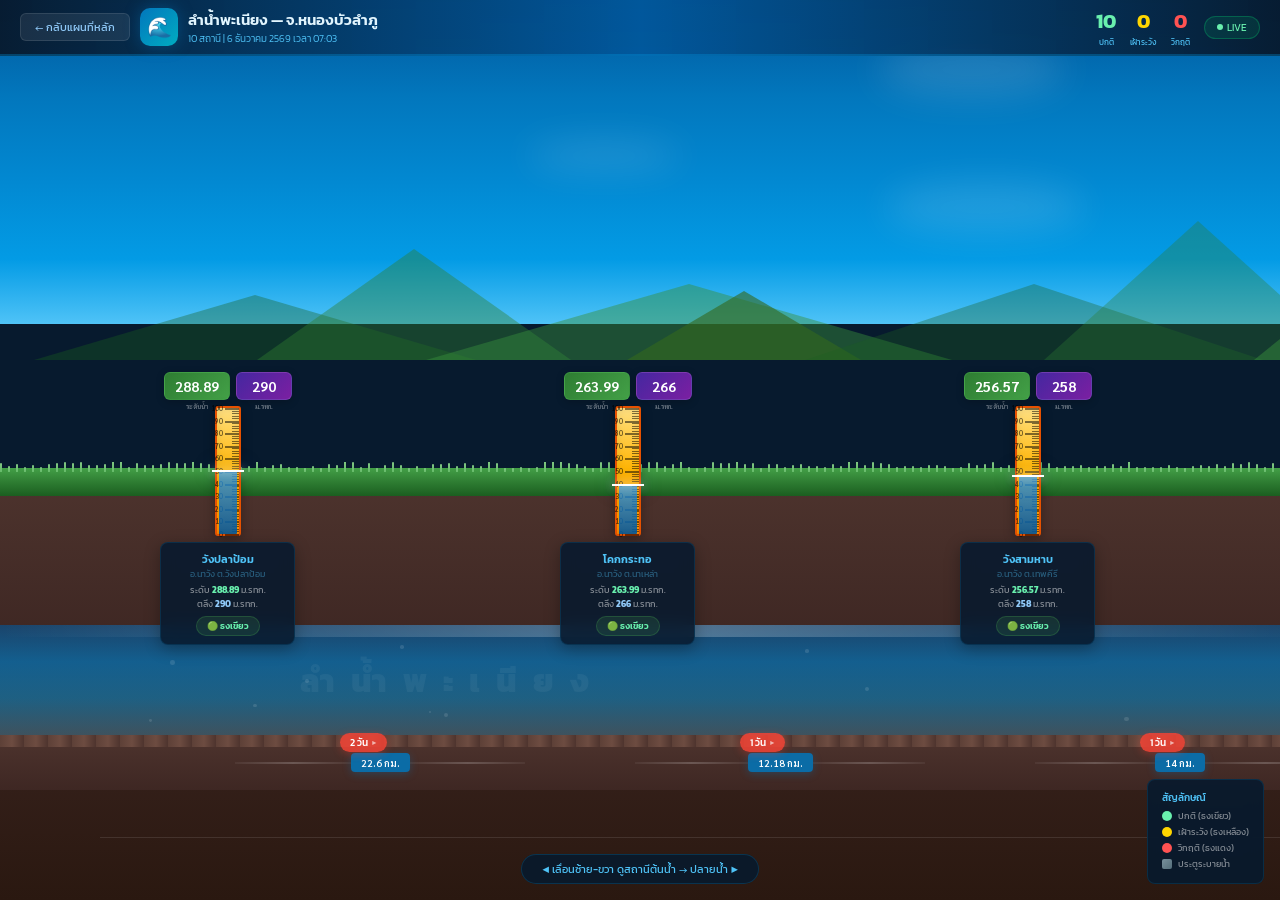
==== index.html @ 1dcc0bb6 "man... i just" ====
<!DOCTYPE html>
<html lang="th">
<head>
    <meta charset="UTF-8">
    <meta name="viewport" content="width=device-width, initial-scale=1.0">
    <title>ลำน้ำพะเนียง — สถานการณ์น้ำ จ.หนองบัวลำภู</title>
    <!-- Fonts -->
    <link href="https://fonts.googleapis.com/css2?family=Kanit:wght@300;400;500;600;700;800&family=Sarabun:wght@400;600;700&display=swap" rel="stylesheet">
    <!-- Main CSS -->
    <link rel="stylesheet" href="style.css">
</head>
<body>

    <!-- Header UI -->
    <div class="hdr">
        <div class="hl">
            <a href="#" class="hback">← กลับแผนที่หลัก</a>
            <div class="hlogo">🌊</div>
            <div>
                <div class="htitle">ลำน้ำพะเนียง — จ.หนองบัวลำภู</div>
                <div class="hsub" id="dtLbl">ข้อมูลอัปเดตล่าสุด</div>
            </div>
        </div>
        <div class="hr">
            <div class="hk">
                <div class="hkn" style="color:#69f0ae" id="hG">0</div>
                <div class="hkl">ปกติ</div>
            </div>
            <div class="hk">
                <div class="hkn" style="color:#ffd600" id="hY">0</div>
                <div class="hkl">เฝ้าระวัง</div>
            </div>
            <div class="hk">
                <div class="hkn" style="color:#ff5252" id="hR">0</div>
                <div class="hkl">วิกฤติ</div>
            </div>
            <div class="hbadge"><span class="hdot"></span>LIVE</div>
        </div>
    </div>

    <!-- Navigation Hint -->
    <div class="hint" id="hint">◀ เลื่อนซ้าย-ขวา ดูสถานีต้นน้ำ → ปลายน้ำ ▶</div>

    <!-- Map Legend -->
    <div class="legend">
        <div class="leg-t">สัญลักษณ์</div>
        <div class="leg-i"><span class="leg-d" style="background:#69f0ae"></span>ปกติ (ธงเขียว)</div>
        <div class="leg-i"><span class="leg-d" style="background:#ffd600"></span>เฝ้าระวัง (ธงเหลือง)</div>
        <div class="leg-i"><span class="leg-d" style="background:#ff5252"></span>วิกฤติ (ธงแดง)</div>
        <div class="leg-i"><span style="width:10px;height:10px;background:linear-gradient(135deg,#78909c,#546e7a);border-radius:2px;display:inline-block"></span>ประตูระบายน้ำ</div>
    </div>

    <!-- Main Content Wrapper -->
    <div class="wrap" id="wrap">
        <div class="scene" id="sc">
            <!-- Sky Layer -->
            <div class="sky">
                <div class="cl" id="clds" style="position:absolute;top:0;left:0;width:200%;height:100%"></div>
            </div>
            
            <!-- Mountain Layer -->
            <div class="mtns" id="mtns"></div>

            <!-- Ground Layer -->
            <div class="ground">
                <div class="gfill"></div>
                <div class="gtop"></div>
                <div class="ggrass" id="gr"></div>
            </div>

            <!-- River Layer -->
            <div class="river">
                <div class="rbody"></div>
                <div class="rsurf"></div>
                <div id="rps"></div>
            </div>

            <!-- River Bed -->
            <div class="rbed">
                <div class="rbed-r"></div>
            </div>

            <!-- River Names -->
            <div class="rname" style="bottom:195px;left:300px">ลำน้ำพะเนียง</div>
            <div class="rname" style="bottom:195px;left:2200px">PANEANG RIVER</div>

            <!-- Interactive Stations Layer -->
            <div id="sLayer"></div>
        </div>
    </div>

    <!-- Logic Script -->
    <script src="script.js"></script>
</body>
</html>
---- style.css ----
/* --- Global Styles --- */

* {
    box-sizing: border-box;
    margin: 0;
    padding: 0;
}

html,
body {
    height: 100%;
    overflow-x: auto;
    overflow-y: hidden;
}

body {
    font-family: 'Kanit', sans-serif;
    background: #071a2e;
}

/* --- Container & Scrollbar --- */
.wrap {
    overflow-x: auto;
    overflow-y: hidden;
    height: 100vh;
    scroll-behavior: smooth;
}

.wrap::-webkit-scrollbar {
    height: 8px;
}

.wrap::-webkit-scrollbar-track {
    background: #071a2e;
}

.wrap::-webkit-scrollbar-thumb {
    background: linear-gradient(90deg, #0277bd, #00acc1);
    border-radius: 4px;
}

.scene {
    position: relative;
    width: 4400px;
    height: 100vh;
    min-height: 680px;
    overflow: hidden;
}

/* --- Sky & Environment --- */
.sky {
    position: absolute;
    top: 0;
    left: 0;
    right: 0;
    height: 36%;
    background: linear-gradient(180deg, #01579b 0%, #0277bd 30%, #0288d1 55%, #039be5 80%, #4fc3f7 100%);
}

.cloud {
    position: absolute;
    background: rgba(255, 255, 255, .12);
    border-radius: 50%;
    filter: blur(18px);
}

.cl {
    animation: cld 80s linear infinite;
}

@keyframes cld {
    from {
        transform: translateX(0);
    }
    to {
        transform: translateX(-50%);
    }
}

.mtns {
    position: absolute;
    top: 20%;
    left: 0;
    right: 0;
    height: 20%;
    pointer-events: none;
}

/* --- Terrain --- */
.ground {
    position: absolute;
    bottom: 0;
    left: 0;
    right: 0;
    height: 48%;
}

.gfill {
    position: absolute;
    inset: 0;
    background: linear-gradient(180deg, #4e342e 0%, #3e2723 40%, #2a1810 100%);
}

.gtop {
    position: absolute;
    top: 0;
    left: 0;
    right: 0;
    height: 28px;
    background: linear-gradient(180deg, #43a047, #2e7d32, #1b5e20);
}

.ggrass {
    position: absolute;
    top: -6px;
    left: 0;
    right: 0;
    height: 10px;
    overflow: hidden;
}

.gblade {
    position: absolute;
    bottom: 0;
    width: 2px;
    border-radius: 1px 1px 0 0;
    transform-origin: bottom;
    animation: sw 3s ease-in-out infinite;
}

@keyframes sw {
    0%,
    100% {
        transform: rotate(-4deg);
    }
    50% {
        transform: rotate(4deg);
    }
}

/* --- River System --- */
.river {
    position: absolute;
    left: 0;
    right: 0;
    height: 110px;
    bottom: 165px;
    overflow: hidden;
}

.rbody {
    position: absolute;
    inset: 0;
    background: linear-gradient(180deg, rgba(1, 87, 155, .6), rgba(2, 119, 189, .7), rgba(3, 155, 229, .5), rgba(79, 195, 247, .3));
}

.rsurf {
    position: absolute;
    top: 0;
    left: 0;
    width: 300%;
    height: 12px;
    background: repeating-linear-gradient(90deg, transparent 0%, rgba(255, 255, 255, .25) 5%, transparent 10%);
    animation: wf 3.5s linear infinite;
}

@keyframes wf {
    from {
        transform: translateX(0);
    }
    to {
        transform: translateX(-33.33%);
    }
}

.rp {
    position: absolute;
    background: rgba(255, 255, 255, .12);
    border-radius: 50%;
    animation: pf 5s linear infinite;
}

@keyframes pf {
    from {
        transform: translateX(0);
        opacity: .2;
    }
    50% {
        opacity: .5;
    }
    to {
        transform: translateX(-33.33%);
        opacity: .15;
    }
}

.rbed {
    position: absolute;
    left: 0;
    right: 0;
    height: 55px;
    bottom: 110px;
    background: linear-gradient(180deg, #4e342e, #3e2723);
}

.rbed-r {
    position: absolute;
    top: 0;
    left: 0;
    right: 0;
    height: 12px;
    background: repeating-linear-gradient(90deg, #5d4037 0px, #6d4c41 12px, #4e342e 24px);
}

.rname {
    position: absolute;
    font-size: 32px;
    font-weight: 800;
    color: rgba(255, 255, 255, .05);
    letter-spacing: 16px;
}

/* --- Header UI --- */
.hdr {
    position: fixed;
    top: 0;
    left: 0;
    right: 0;
    z-index: 100;
    height: 56px;
    background: linear-gradient(90deg, rgba(7, 26, 46, .96), rgba(1, 87, 155, .92), rgba(7, 26, 46, .96));
    backdrop-filter: blur(10px);
    border-bottom: 2px solid rgba(3, 155, 229, .3);
    display: flex;
    align-items: center;
    justify-content: space-between;
    padding: 0 20px;
}

.hl {
    display: flex;
    align-items: center;
    gap: 10px;
}

.hlogo {
    width: 38px;
    height: 38px;
    border-radius: 10px;
    display: flex;
    align-items: center;
    justify-content: center;
    background: linear-gradient(135deg, #0277bd, #00acc1);
    font-size: 20px;
    box-shadow: 0 0 16px rgba(2, 119, 189, .4);
}

.htitle {
    font-size: 15px;
    font-weight: 600;
    color: #e1f5fe;
}

.hsub {
    font-size: 10px;
    color: #4fc3f7;
    font-weight: 300;
}

.hr {
    display: flex;
    align-items: center;
    gap: 14px;
}

.hk {
    text-align: center;
}

.hkn {
    font-size: 20px;
    font-weight: 700;
}

.hkl {
    font-size: 8px;
    color: #4fc3f7;
}

.hbadge {
    display: flex;
    align-items: center;
    gap: 4px;
    padding: 3px 12px;
    border-radius: 20px;
    background: rgba(0, 230, 118, .1);
    border: 1px solid rgba(0, 230, 118, .25);
    font-size: 10px;
    color: #69f0ae;
}

.hdot {
    width: 6px;
    height: 6px;
    border-radius: 50%;
    background: #69f0ae;
    animation: p 1.6s ease infinite;
}

@keyframes p {
    0%,
    100% {
        opacity: 1;
    }
    50% {
        opacity: .3;
    }
}

.hback {
    display: flex;
    align-items: center;
    gap: 4px;
    padding: 5px 14px;
    border-radius: 6px;
    background: rgba(255, 255, 255, .08);
    border: 1px solid rgba(255, 255, 255, .1);
    color: #90caf9;
    font-size: 11px;
    text-decoration: none;
    font-family: 'Kanit';
    transition: .2s;
}

.hback:hover {
    background: rgba(255, 255, 255, .15);
}

/* --- Station & Gauge --- */
.gs {
    position: absolute;
    display: flex;
    flex-direction: column;
    align-items: center;
    z-index: 10;
    transition: transform .3s;
}

.gs:hover {
    transform: translateY(-4px);
}

.gtop2 {
    display: flex;
    gap: 6px;
    margin-bottom: 6px;
}

.gbox {
    border-radius: 6px;
    padding: 4px 10px;
    font-size: 14px;
    font-weight: 700;
    text-align: center;
    min-width: 56px;
    font-family: 'Sarabun';
    box-shadow: 0 2px 8px rgba(0, 0, 0, .2);
    position: relative;
}

.gbox::after {
    content: attr(data-label);
    position: absolute;
    bottom: -12px;
    left: 50%;
    transform: translateX(-50%);
    font-size: 7px;
    color: rgba(255, 255, 255, .5);
    white-space: nowrap;
    font-weight: 400;
}

.gbox.lv {
    background: linear-gradient(135deg, #2e7d32, #43a047);
    color: #fff;
    border: 1px solid rgba(76, 175, 80, .4);
}

.gbox.lv.w {
    background: linear-gradient(135deg, #f57f17, #f9a825);
    color: #000;
}

.gbox.lv.c {
    background: linear-gradient(135deg, #c62828, #e53935);
    color: #fff;
}

.gbox.el {
    background: linear-gradient(135deg, #4527a0, #7b1fa2);
    color: #fff;
    border: 1px solid rgba(149, 117, 205, .3);
}

/* --- Ruler System --- */
.ruler {
    position: relative;
    width: 26px;
    height: 130px;
    background: linear-gradient(180deg, #ffe082, #ffb300, #ff8f00);
    border-radius: 3px;
    border: 2px solid #e65100;
    box-shadow: 0 3px 12px rgba(0, 0, 0, .3), inset 0 0 8px rgba(0, 0, 0, .1);
}

.rmk {
    position: absolute;
    right: 0;
    background: rgba(0, 0, 0, .5);
}

.rmk.mj {
    width: 14px;
    height: 2px;
}

.rmk.mn {
    width: 7px;
    height: 1px;
}

.rnum {
    position: absolute;
    right: 16px;
    font-size: 7px;
    color: rgba(0, 0, 0, .6);
    font-family: 'Sarabun';
    font-weight: 700;
}

.wfill {
    position: absolute;
    bottom: 0;
    left: 2px;
    right: 2px;
    border-radius: 0 0 1px 1px;
    background: linear-gradient(180deg, rgba(33, 150, 243, .75), rgba(1, 87, 155, .9));
    transition: height 1.2s ease;
}

.wline {
    position: absolute;
    left: -5px;
    right: -5px;
    height: 2px;
    background: #fff;
    box-shadow: 0 0 10px rgba(255, 255, 255, .9), 0 0 20px rgba(33, 150, 243, .5);
    transition: bottom 1.2s ease;
}

/* --- Information Card --- */
.scard {
    background: rgba(7, 26, 46, .88);
    backdrop-filter: blur(8px);
    border: 1px solid rgba(3, 155, 229, .15);
    border-radius: 8px;
    padding: 8px 10px;
    margin-top: 6px;
    min-width: 135px;
    text-align: center;
    box-shadow: 0 4px 16px rgba(0, 0, 0, .3);
    transition: border-color .3s;
}

.gs:hover .scard {
    border-color: rgba(3, 155, 229, .4);
}

.sn {
    font-size: 11px;
    font-weight: 600;
    color: #4fc3f7;
}

.sl {
    font-size: 9px;
    color: rgba(79, 195, 247, .4);
    margin-bottom: 3px;
}

.sd {
    font-size: 9px;
    color: rgba(255, 255, 255, .5);
    line-height: 1.5;
}

.sd b {
    font-weight: 700;
}

.ss {
    display: inline-block;
    font-size: 9px;
    font-weight: 600;
    padding: 2px 10px;
    border-radius: 12px;
    margin-top: 4px;
}

.ss.g {
    background: rgba(76, 175, 80, .15);
    color: #69f0ae;
    border: 1px solid rgba(76, 175, 80, .25);
}

.ss.y {
    background: rgba(255, 214, 0, .15);
    color: #ffd600;
    border: 1px solid rgba(255, 214, 0, .25);
}

.ss.r {
    background: rgba(255, 23, 68, .15);
    color: #ff5252;
    border: 1px solid rgba(255, 23, 68, .25);
}

/* --- Dam Structures --- */
.dam {
    margin-top: 4px;
    text-align: center;
}

.dam-shape {
    width: 44px;
    height: 28px;
    margin: 0 auto;
    background: linear-gradient(180deg, #78909c, #546e7a);
    border: 2px solid #455a64;
    border-radius: 3px 3px 0 0;
    position: relative;
}

.dam-shape::before {
    content: '';
    position: absolute;
    top: -7px;
    left: -5px;
    right: -5px;
    height: 7px;
    background: #37474f;
    border-radius: 3px;
}

.dam-shape::after {
    content: '';
    position: absolute;
    bottom: 2px;
    left: 4px;
    right: 4px;
    height: 3px;
    background: repeating-linear-gradient(90deg, rgba(255, 255, 255, .15) 0px, rgba(255, 255, 255, .15) 3px, transparent 3px, transparent 6px);
}

.dam-lbl {
    font-size: 8px;
    color: #90a4ae;
    margin-top: 1px;
}

/* --- Distance & Travel --- */
.dist-seg {
    position: absolute;
    display: flex;
    align-items: center;
    z-index: 5;
}

.dist-line {
    flex: 1;
    height: 2px;
    background: linear-gradient(90deg, rgba(255, 255, 255, .05), rgba(255, 255, 255, .2), rgba(255, 255, 255, .05));
}

.dist-box {
    background: rgba(2, 119, 189, .85);
    color: #fff;
    padding: 3px 10px;
    border-radius: 4px;
    font-size: 10px;
    font-weight: 600;
    white-space: nowrap;
    box-shadow: 0 2px 8px rgba(2, 119, 189, .3);
    font-family: 'Sarabun';
}

.travel-tag {
    position: absolute;
    z-index: 6;
    background: rgba(244, 67, 54, .85);
    color: #fff;
    padding: 2px 10px;
    border-radius: 14px;
    font-size: 10px;
    font-weight: 500;
    white-space: nowrap;
    box-shadow: 0 2px 8px rgba(244, 67, 54, .3);
    display: flex;
    align-items: center;
    gap: 4px;
}

.travel-tag::after {
    content: '▶';
    font-size: 7px;
    opacity: .6;
}

/* --- Overlays & Hints --- */
.hint {
    position: fixed;
    bottom: 16px;
    left: 50%;
    transform: translateX(-50%);
    z-index: 100;
    background: rgba(7, 26, 46, .85);
    backdrop-filter: blur(8px);
    border: 1px solid rgba(3, 155, 229, .2);
    border-radius: 20px;
    padding: 6px 20px;
    font-size: 11px;
    color: #4fc3f7;
    transition: opacity .5s;
}

.legend {
    position: fixed;
    bottom: 16px;
    right: 16px;
    z-index: 100;
    background: rgba(7, 26, 46, .9);
    backdrop-filter: blur(8px);
    border: 1px solid rgba(3, 155, 229, .15);
    border-radius: 8px;
    padding: 10px 14px;
}

.leg-t {
    font-size: 10px;
    font-weight: 500;
    color: #4fc3f7;
    margin-bottom: 4px;
}

.leg-i {
    display: flex;
    align-items: center;
    gap: 6px;
    font-size: 9px;
    color: rgba(255, 255, 255, .5);
    margin: 2px 0;
}

.leg-d {
    width: 10px;
    height: 10px;
    border-radius: 50%;
}
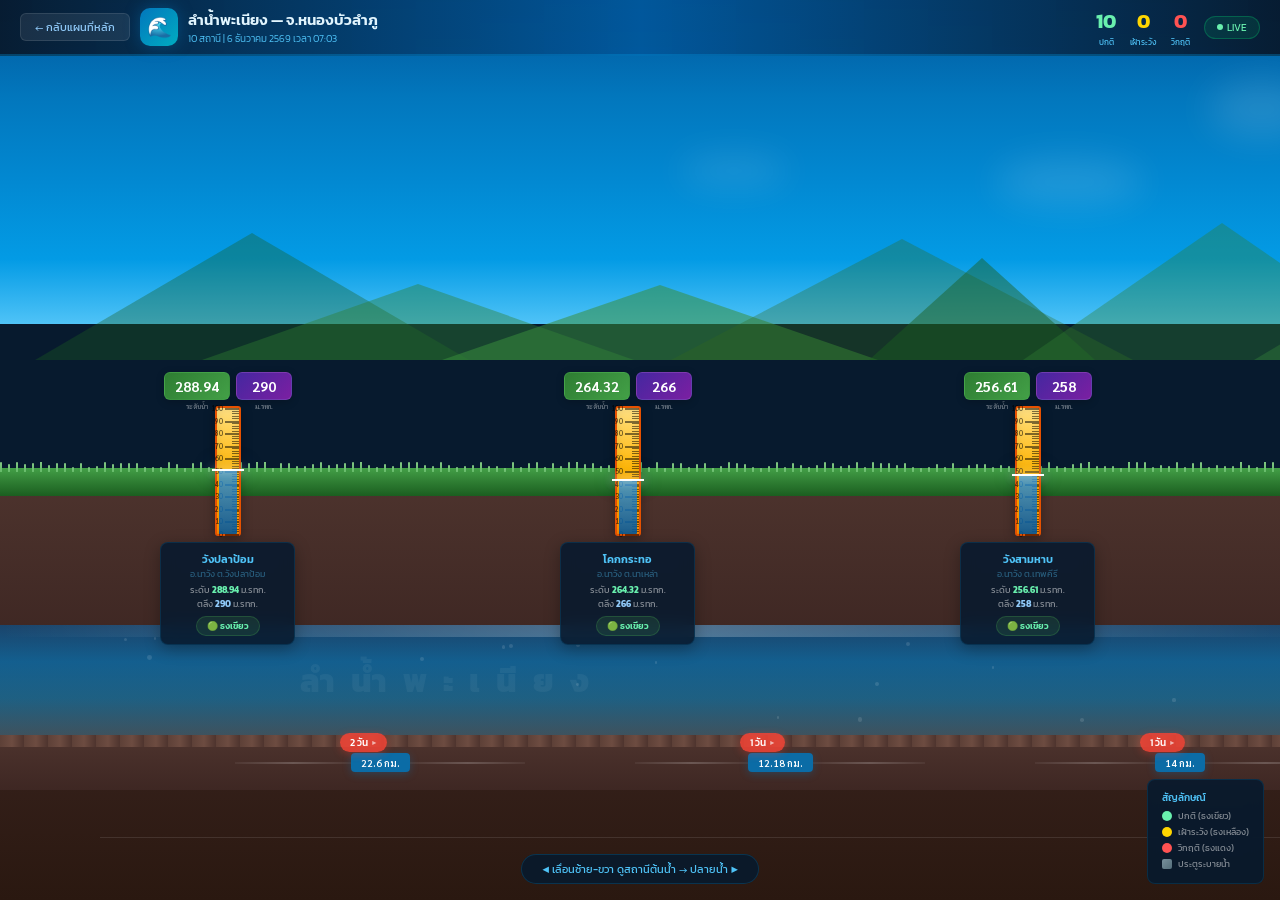
==== commit 790d0b55: "man......i just" ====
--- a/index.html
+++ b/index.html
@@ -14,7 +14,7 @@
     <!-- Header UI -->
     <div class="hdr">
         <div class="hl">
-            <a href="#" class="hback">← กลับแผนที่หลัก</a>
+            <a href="https://nsonong-team.github.io/Nong-Bua-Lam-Phu-Water-Level-Monitoring-TEAM/" class="hback">← กลับแผนที่หลัก</a>
             <div class="hlogo">🌊</div>
             <div>
                 <div class="htitle">ลำน้ำพะเนียง — จ.หนองบัวลำภู</div>
--- a/style.css
+++ b/style.css
@@ -665,4 +665,154 @@
     width: 10px;
     height: 10px;
     border-radius: 50%;
+}
+
+/* ================= MOBILE (<= 768px) ================= */
+@media (max-width: 768px) {
+
+    html, body {
+        overflow-x: auto;
+        overflow-y: auto;
+    }
+
+    .wrap {
+        height: auto;
+    }
+
+    .scene {
+        min-height: 100vh;
+    }
+
+    /* HEADER */
+    .hdr {
+        height: 50px;
+        padding: 0 10px;
+    }
+
+    .htitle {
+        font-size: 12px;
+    }
+
+    .hsub {
+        font-size: 9px;
+    }
+
+    .hlogo {
+        width: 30px;
+        height: 30px;
+        font-size: 16px;
+    }
+
+    .hk .hkn {
+        font-size: 14px;
+    }
+
+    .hk .hkl {
+        font-size: 7px;
+    }
+
+    /* SCALE STATION */
+    .gs {
+        transform: scale(0.75);
+        transform-origin: bottom center;
+    }
+
+    /* CARD */
+    .scard {
+        min-width: 120px;
+        padding: 8px;
+    }
+
+    .sn { font-size: 10px; }
+    .sl, .sd { font-size: 8px; }
+
+    .ss {
+        font-size: 8px;
+        padding: 2px 8px;
+    }
+
+    /* RULER */
+    .ruler {
+        width: 22px;
+        height: 110px;
+    }
+
+    .rnum {
+        font-size: 6px;
+        right: 12px;
+    }
+
+    /* RIVER */
+    .river {
+        height: 85px;
+        bottom: 140px;
+    }
+
+    .rbed {
+        height: 45px;
+        bottom: 95px;
+    }
+
+    .rname {
+        font-size: 18px;
+        letter-spacing: 6px;
+    }
+
+    /* DISTANCE */
+    .dist-box {
+        font-size: 9px;
+        padding: 2px 8px;
+    }
+
+    .travel-tag {
+        font-size: 8px;
+        padding: 2px 8px;
+    }
+
+    /* LEGEND */
+    .legend {
+        bottom: 10px;
+        right: 10px;
+        padding: 8px 10px;
+    }
+
+    .leg-t { font-size: 9px; }
+    .leg-i { font-size: 8px; }
+
+    /* HINT */
+    .hint {
+        font-size: 9px;
+        padding: 5px 14px;
+        bottom: 10px;
+    }
+}
+
+
+/* ================= SMALL MOBILE (<= 480px) ================= */
+@media (max-width: 480px) {
+
+    .gs {
+        transform: scale(0.65);
+    }
+
+    .htitle {
+        display: none;
+    }
+
+    .hsub {
+        font-size: 8px;
+    }
+
+    .rname {
+        font-size: 14px;
+        letter-spacing: 4px;
+    }
+
+    .scard {
+        min-width: 100px;
+    }
+
+    .hint {
+        font-size: 8px;
+    }
 }
